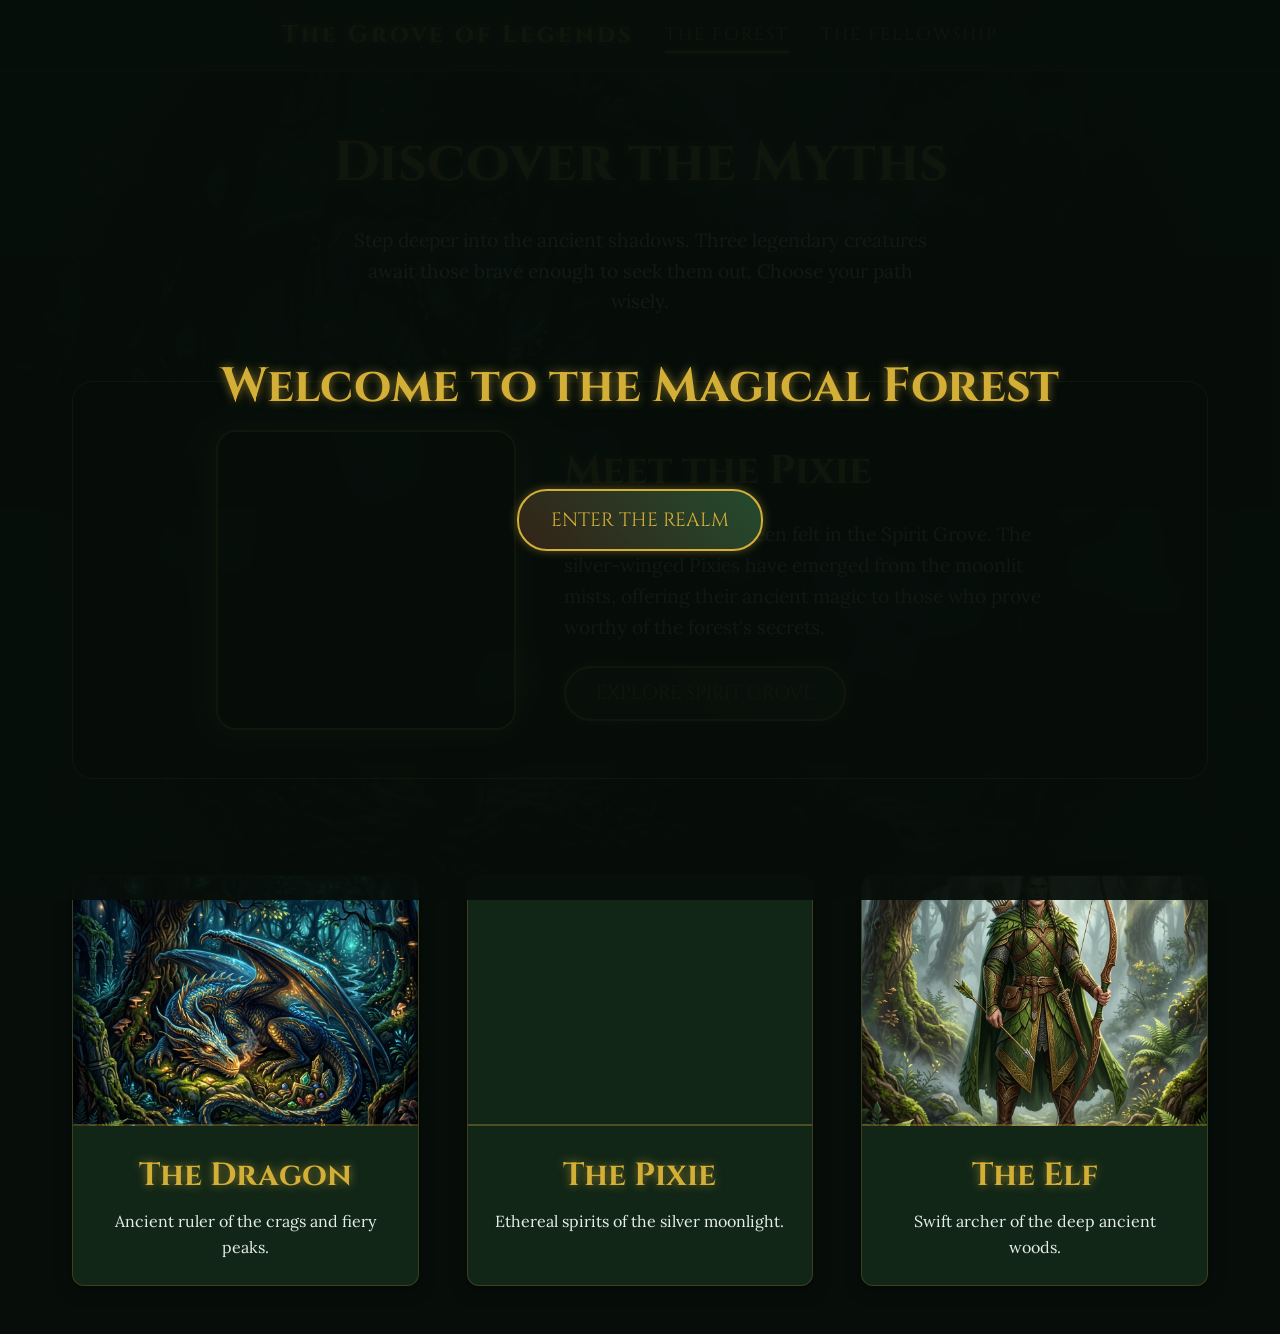
==== index.html @ 3d3b1302 "Update pixie image" ====
<!DOCTYPE html>
<html lang="en">
<head>
    <meta charset="UTF-8">
    <meta name="viewport" content="width=device-width, initial-scale=1.0">
    <title>The Magical Forest - Fantasy Realm</title>
    <meta name="description" content="Explore the dark magical forest and discover mythical fantasy creatures.">
    <link rel="stylesheet" href="css/style.css">
    <style>
        .magical-bg-container {
            background-image: url('images/forest.png');
        }
        
        .enter-forest-overlay {
            position: fixed;
            top: 0; left: 0; width: 100%; height: 100%;
            background: rgba(7, 14, 10, 0.95);
            z-index: 2000;
            display: flex;
            flex-direction: column;
            justify-content: center;
            align-items: center;
            transition: opacity 1s ease;
        }

        .enter-forest-overlay.hidden {
            opacity: 0;
            pointer-events: none;
        }
    </style>
</head>
<body class="page-transition">

    <!-- Pre-interaction overlay for audio playback policy -->
    <div id="enter-overlay" class="enter-forest-overlay">
        <h1 class="cinzel" style="font-size: 3rem; margin-bottom: 2rem; text-align: center;">Welcome to the Magical Forest</h1>
        <button id="enter-btn" class="btn-magic">Enter the Realm</button>
    </div>

    <!-- Background Audio -->
    <audio id="forest-audio" loop>
        <source src="mixkit-forest-walk-607.mp3" type="audio/mpeg">
    </audio>

    <div class="magical-bg-container"></div>
    <div class="overlay"></div>
    <div class="mist"></div>
    <div class="mist slow"></div>
    
    <div id="particles-container"></div>

    <nav>
        <span class="cinzel" style="font-size: 1.5rem; letter-spacing: 3px; color: var(--gold); text-shadow: 0 0 10px var(--gold);">The Grove of Legends</span>
        <a href="index.html" class="active">The Forest</a>
        <a href="team.html">The Fellowship</a>
    </nav>

    <main>
        <header class="hero">
            <h1>Discover the Myths</h1>
            <p>Step deeper into the ancient shadows. Three legendary creatures await those brave enough to seek them out. Choose your path wisely.</p>
        </header>

        <!-- New Featured Spotlight Section -->
        <section class="featured-creature" style="margin-bottom: 4rem; display: flex; align-items: center; justify-content: center; gap: 3rem; background: rgba(0,0,0,0.4); padding: 3rem; border-radius: 20px; border: 1px solid var(--gold); backdrop-filter: blur(10px);">
            <div class="featured-img" style="width: 300px; height: 300px; border-radius: 20px; background-image: url('images/pixie.png'); background-size: cover; background-position: center; border: 2px solid var(--gold); box-shadow: 0 0 30px var(--gold-glow);"></div>
            <div class="featured-text" style="max-width: 500px;">
                <h2 class="cinzel" style="color: var(--gold); font-size: 2.5rem; margin-bottom: 1rem;">Meet the Pixie</h2>
                <p style="font-size: 1.2rem; line-height: 1.6; opacity: 0.9;">A new presence has been felt in the Spirit Grove. The silver-winged Pixies have emerged from the moonlit mists, offering their ancient magic to those who prove worthy of the forest's secrets.</p>
                <a href="pixies/index.html" class="btn-magic" style="display: inline-block; margin-top: 1.5rem; padding: 10px 30px; text-decoration: none;">Explore Spirit Grove</a>
            </div>
        </section>

        <section class="creature-grid">
            <a href="dragon/index.html" class="card">
                <div class="card-img" style="background-image: url('images/dragon.png');"></div>
                <div class="card-content">
                    <h2 class="cinzel">The Dragon</h2>
                    <p>Ancient ruler of the crags and fiery peaks.</p>
                </div>
            </a>
            
            <a href="pixies/index.html" class="card">
                <div class="card-img" style="background-image: url('images/pixie.png');"></div>
                <div class="card-content">
                    <h2 class="cinzel">The Pixie</h2>
                    <p>Ethereal spirits of the silver moonlight.</p>
                </div>
            </a>

            <a href="elf/index.html" class="card">
                <div class="card-img" style="background-image: url('images/elf.png');"></div>
                <div class="card-content">
                    <h2 class="cinzel">The Elf</h2>
                    <p>Swift archer of the deep ancient woods.</p>
                </div>
            </a>
        </section>
    </main>

    <script>
        // Enter Overlay and Audio Logic
        const enterOverlay = document.getElementById('enter-overlay');
        const enterBtn = document.getElementById('enter-btn');
        const forestAudio = document.getElementById('forest-audio');

        enterBtn.addEventListener('click', () => {
            enterOverlay.classList.add('hidden');
            // Try to play audio
            forestAudio.volume = 0.4;
            forestAudio.play().catch(e => console.log("Audio play failed:", e));
            
            // Remove overlay from DOM after transition
            setTimeout(() => {
                enterOverlay.style.display = 'none';
            }, 1000);
        });

        // Generate glowing particles (Fireflies)
        const particlesContainer = document.getElementById('particles-container');
        const numParticles = 40;

        for (let i = 0; i < numParticles; i++) {
            const particle = document.createElement('div');
            particle.classList.add('particle');
            
            // Random positioning
            particle.style.left = Math.random() * 100 + 'vw';
            particle.style.top = Math.random() * 100 + 'vh';
            
            // Random animation delay and duration to make it look organic
            particle.style.animationDelay = (Math.random() * 4) + 's';
            particle.style.animationDuration = (Math.random() * 3 + 2) + 's';
            
            particlesContainer.appendChild(particle);
        }
    </script>
</body>
</html>
---- css/style.css ----
@import url('https://fonts.googleapis.com/css2?family=Cinzel:wght@400;700&family=Lora:ital,wght@0,400;0,700;1,400&display=swap');

:root {
  --bg-dark: #070e0a;
  --forest-green: #112a18;
  --forest-light: #244b2f;
  --wood-brown: #332317;
  --gold: #d4af37;
  --gold-glow: rgba(212, 175, 55, 0.6);
  --text-light: #e6eee8;
  --text-dark: #1a1a1a;
  --nav-bg: rgba(11, 19, 14, 0.85);

  --font-heading: 'Cinzel', serif;
  --font-body: 'Lora', serif;
}

* {
  box-sizing: border-box;
  margin: 0;
  padding: 0;
}

body {
  font-family: var(--font-body);
  background-color: var(--bg-dark);
  color: var(--text-light);
  line-height: 1.6;
  min-height: 100vh;
  display: flex;
  flex-direction: column;
  overflow-x: hidden;
}

h1, h2, h3, .cinzel {
  font-family: var(--font-heading);
  font-weight: 700;
  color: var(--gold);
  text-shadow: 0 0 10px var(--gold-glow);
}

a {
  text-decoration: none;
  color: var(--gold);
  transition: all 0.3s ease;
}

a:hover {
  text-shadow: 0 0 8px var(--gold);
}

/* Global Navigation */
nav {
  position: sticky;
  top: 0;
  width: 100%;
  background: var(--nav-bg);
  backdrop-filter: blur(10px);
  -webkit-backdrop-filter: blur(10px);
  border-bottom: 1px solid rgba(212, 175, 55, 0.3);
  padding: 1rem 2rem;
  z-index: 1000;
  display: flex;
  justify-content: center;
  align-items: center;
  gap: 2rem;
}

nav a {
  font-family: var(--font-heading);
  text-transform: uppercase;
  font-size: 1.1rem;
  letter-spacing: 2px;
  position: relative;
}

nav a::after {
  content: '';
  position: absolute;
  bottom: -4px;
  left: 50%;
  transform: translateX(-50%);
  width: 0;
  height: 2px;
  background-color: var(--gold);
  transition: width 0.3s ease;
  box-shadow: 0 0 5px var(--gold);
}

nav a:hover::after,
nav a.active::after {
  width: 100%;
}

/* Background effects container */
.magical-bg-container {
  position: fixed;
  top: 0;
  left: 0;
  width: 100%;
  height: 100%;
  z-index: -2;
  background-position: center;
  background-size: cover;
  background-repeat: no-repeat;
  filter: brightness(0.4) contrast(1.2);
}

.overlay {
  position: fixed;
  top: 0;
  left: 0;
  width: 100%;
  height: 100%;
  background: radial-gradient(circle at center, transparent 0%, rgba(7, 14, 10, 0.9) 100%);
  z-index: -1;
  pointer-events: none;
}

/* Mist animation */
.mist {
  position: fixed;
  top: 0;
  left: -50%;
  width: 200%;
  height: 100%;
  background: url('https://raw.githubusercontent.com/danielstuart14/CSS_FOG_ANIMATION/master/fog1.png') repeat-x;
  background-size: auto 100%;
  z-index: -1;
  opacity: 0.15;
  animation: drift 60s linear infinite;
  pointer-events: none;
}
.mist.slow {
  background: url('https://raw.githubusercontent.com/danielstuart14/CSS_FOG_ANIMATION/master/fog2.png') repeat-x;
  background-size: auto 100%;
  animation: drift 100s linear infinite;
}

@keyframes drift {
  0% { transform: translateX(0); }
  100% { transform: translateX(50%); }
}

/* Fireflies / particles */
.particle {
  position: absolute;
  width: 4px;
  height: 4px;
  background-color: var(--gold);
  border-radius: 50%;
  box-shadow: 0 0 10px 2px var(--gold-glow);
  animation: float 4s ease-in-out infinite alternate;
  opacity: 0;
}

@keyframes float {
  0% { transform: translateY(0) scale(0.8); opacity: 0.2; }
  50% { opacity: 0.8; }
  100% { transform: translateY(-20px) scale(1.2); opacity: 0; }
}

/* Main Container */
main {
  flex: 1;
  display: flex;
  flex-direction: column;
  padding: 3rem 2rem;
  max-width: 1200px;
  margin: 0 auto;
  width: 100%;
  position: relative;
  z-index: 1;
  animation: fadeIn 1s ease-out;
}

@keyframes fadeIn {
  from { opacity: 0; transform: translateY(20px); }
  to { opacity: 1; transform: translateY(0); }
}

header.hero {
  text-align: center;
  margin-bottom: 4rem;
}

header.hero h1 {
  font-size: 3.5rem;
  margin-bottom: 1rem;
}

header.hero p {
  font-size: 1.2rem;
  color: var(--text-muted);
  max-width: 600px;
  margin: 0 auto;
}

/* Cards (Creatures) */
.creature-grid {
  display: grid;
  grid-template-columns: repeat(auto-fit, minmax(300px, 1fr));
  gap: 3rem;
  margin-top: 2rem;
}

.card {
  background: rgba(36, 75, 47, 0.4);
  border: 1px solid rgba(212, 175, 55, 0.2);
  border-radius: 12px;
  overflow: hidden;
  transition: all 0.4s ease;
  cursor: pointer;
  box-shadow: 0 4px 15px rgba(0,0,0,0.5);
  display: flex;
  flex-direction: column;
  position: relative;
  text-decoration: none;
  color: inherit;
}

.card:hover {
  transform: translateY(-10px) scale(1.02);
  border-color: var(--gold);
  box-shadow: 0 0 30px var(--gold-glow);
}

.card-img {
  width: 100%;
  height: 250px;
  background-size: cover;
  background-position: center;
  border-bottom: 2px solid rgba(212, 175, 55, 0.3);
  transition: all 0.4s ease;
}

.card:hover .card-img {
  filter: brightness(1.2) contrast(1.1);
}

.card-content {
  padding: 1.5rem;
  text-align: center;
}

.card-content h2 {
  font-size: 2rem;
  margin-bottom: 0.5rem;
}

/* Creature Specific Pages */
.creature-header {
  display: flex;
  align-items: center;
  gap: 2rem;
  margin-bottom: 3rem;
}

.creature-header img {
  width: 200px;
  height: 200px;
  border-radius: 50%;
  object-fit: cover;
  border: 3px solid var(--gold);
  box-shadow: 0 0 20px var(--gold-glow);
}

.content-box {
  background: rgba(17, 42, 24, 0.7);
  border: 1px solid rgba(212, 175, 55, 0.3);
  padding: 2.5rem;
  border-radius: 12px;
  box-shadow: inset 0 0 20px rgba(0,0,0,0.5);
  backdrop-filter: blur(5px);
  margin-bottom: 2rem;
}

.content-box p {
  margin-bottom: 1.5rem;
  font-size: 1.1rem;
}

/* Mini-games */
.game-container {
  text-align: center;
  padding: 3rem;
  min-height: 400px;
  display: flex;
  flex-direction: column;
  align-items: center;
  justify-content: center;
}

.btn-magic {
  background: linear-gradient(45deg, var(--wood-brown), var(--forest-light));
  border: 2px solid var(--gold);
  color: var(--gold);
  font-family: var(--font-heading);
  font-size: 1.2rem;
  padding: 1rem 2rem;
  border-radius: 30px;
  cursor: pointer;
  transition: all 0.3s ease;
  box-shadow: 0 0 10px rgba(212, 175, 55, 0.4);
  text-transform: uppercase;
  margin-top: 2rem;
}

.btn-magic:hover {
  background: linear-gradient(45deg, var(--forest-light), var(--wood-brown));
  box-shadow: 0 0 20px var(--gold-glow);
  transform: scale(1.05);
  color: #fff;
}

.audio-btn {
  position: fixed;
  bottom: 2rem;
  right: 2rem;
  background: rgba(11, 19, 14, 0.8);
  border: 1px solid var(--gold);
  color: var(--gold);
  width: 50px;
  height: 50px;
  border-radius: 50%;
  display: flex;
  justify-content: center;
  align-items: center;
  cursor: pointer;
  z-index: 1000;
  transition: all 0.3s ease;
}

.audio-btn:hover {
  box-shadow: 0 0 15px var(--gold-glow);
  transform: scale(1.1);
}

/* Page transitions overlay wrapper */
.page-transition {
  animation: pageFade 0.6s ease-in-out;
}

@keyframes pageFade {
  0% { opacity: 0; filter: blur(5px); }
  100% { opacity: 1; filter: blur(0); }
}

/* Mobile Responsiveness */
@media (max-width: 768px) {
  nav {
    flex-wrap: wrap;
    gap: 1rem;
    padding: 1rem;
  }
  .creature-header {
    flex-direction: column;
    text-align: center;
  }
  header.hero h1 {
    font-size: 2.5rem;
  }
}

/* Fellowship Team Cards */
.fellowship-grid {
  display: grid;
  grid-template-columns: repeat(auto-fit, minmax(250px, 1fr));
  gap: 2rem;
  margin-top: 2rem;
}

.fellowship-card {
  background: rgba(17, 42, 24, 0.8);
  border: 2px solid var(--wood-brown);
  border-radius: 10px;
  padding: 1.5rem;
  text-align: center;
  position: relative;
  overflow: hidden;
  box-shadow: 0 5px 15px rgba(0,0,0,0.6);
  transition: all 0.4s ease;
}

.fellowship-card:hover {
  transform: translateY(-5px);
  border-color: var(--gold);
  box-shadow: 0 0 20px var(--gold-glow);
}

.avatar-wrapper {
  width: 120px;
  height: 120px;
  margin: 0 auto 1rem;
  border-radius: 50%;
  border: 3px dashed var(--gold);
  display: flex;
  justify-content: center;
  align-items: center;
  background: rgba(0,0,0,0.4);
  font-size: 2.5rem;
  color: var(--text-muted);
}

.fellowship-card h3 {
  font-size: 1.5rem;
  margin-bottom: 0.2rem;
  color: var(--gold);
}

.fellowship-card .role {
  font-size: 0.9rem;
  color: #a4d4b4;
  text-transform: uppercase;
  letter-spacing: 1px;
  margin-bottom: 1.5rem;
}

.btn-portfolio {
  display: inline-block;
  background: var(--nav-bg);
  border: 1px solid var(--gold);
  color: var(--text-light);
  padding: 0.5rem 1rem;
  border-radius: 20px;
  text-decoration: none;
  font-family: var(--font-heading);
  font-size: 0.9rem;
  transition: all 0.3s ease;
}

.btn-portfolio:hover {
  background: var(--gold);
  color: var(--bg-dark);
  box-shadow: 0 0 10px var(--gold-glow);
}
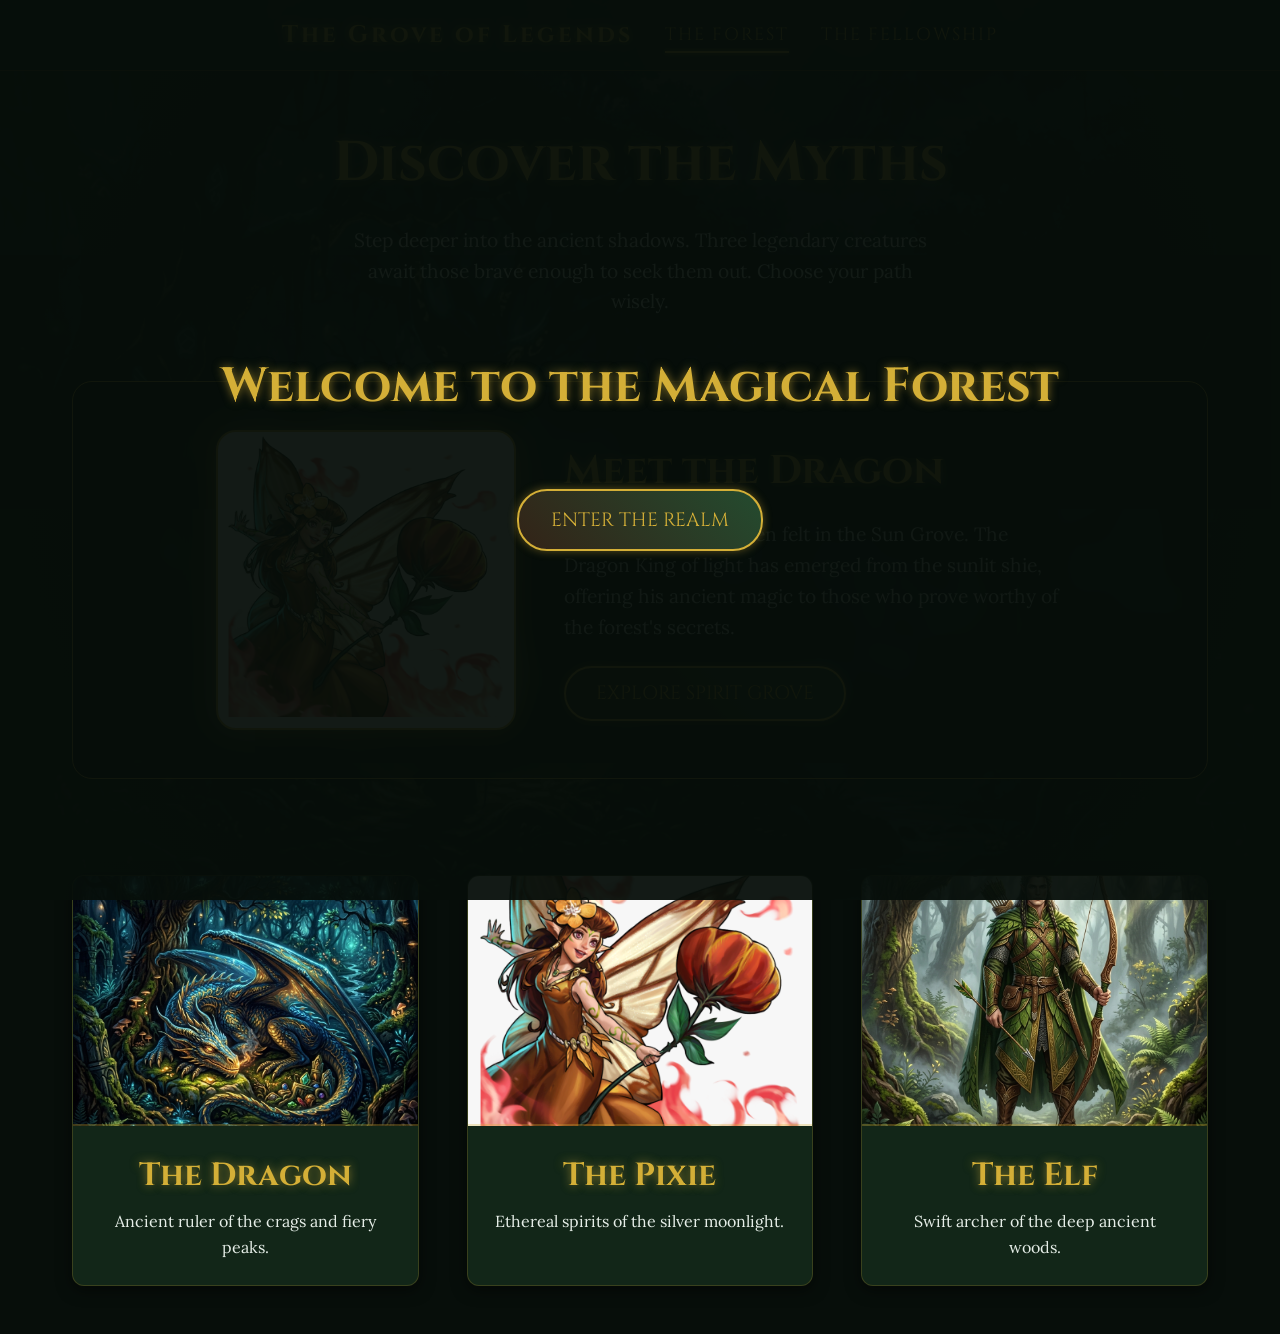
==== commit bd452c30: "Update index.html" ====
--- a/index.html
+++ b/index.html
@@ -65,8 +65,8 @@
         <section class="featured-creature" style="margin-bottom: 4rem; display: flex; align-items: center; justify-content: center; gap: 3rem; background: rgba(0,0,0,0.4); padding: 3rem; border-radius: 20px; border: 1px solid var(--gold); backdrop-filter: blur(10px);">
             <div class="featured-img" style="width: 300px; height: 300px; border-radius: 20px; background-image: url('images/pixie.png'); background-size: cover; background-position: center; border: 2px solid var(--gold); box-shadow: 0 0 30px var(--gold-glow);"></div>
             <div class="featured-text" style="max-width: 500px;">
-                <h2 class="cinzel" style="color: var(--gold); font-size: 2.5rem; margin-bottom: 1rem;">Meet the Pixie</h2>
-                <p style="font-size: 1.2rem; line-height: 1.6; opacity: 0.9;">A new presence has been felt in the Spirit Grove. The silver-winged Pixies have emerged from the moonlit mists, offering their ancient magic to those who prove worthy of the forest's secrets.</p>
+                <h2 class="cinzel" style="color: var(--gold); font-size: 2.5rem; margin-bottom: 1rem;">Meet the Dragon</h2>
+                <p style="font-size: 1.2rem; line-height: 1.6; opacity: 0.9;">A old presence has been felt in the Sun Grove. The Dragon King of light has emerged from the sunlit shie, offering his ancient magic to those who prove worthy of the forest's secrets.</p>
                 <a href="pixies/index.html" class="btn-magic" style="display: inline-block; margin-top: 1.5rem; padding: 10px 30px; text-decoration: none;">Explore Spirit Grove</a>
             </div>
         </section>
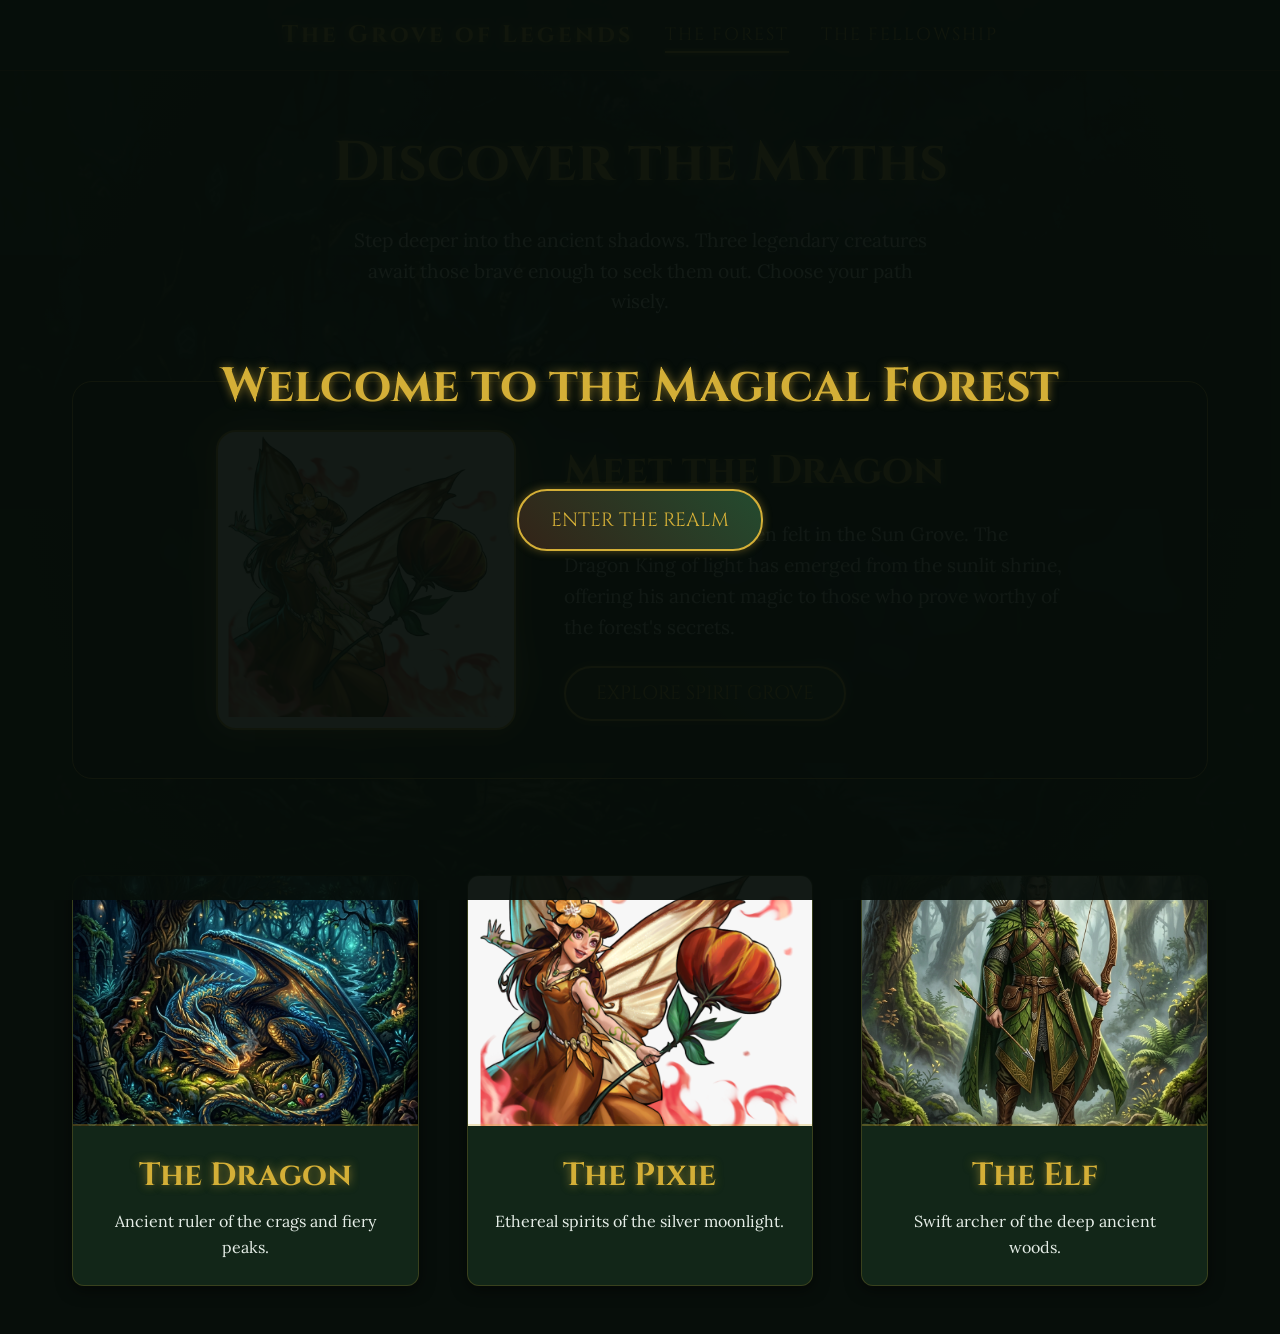
==== commit 8efe255c: "Update index.html" ====
--- a/index.html
+++ b/index.html
@@ -66,8 +66,8 @@
             <div class="featured-img" style="width: 300px; height: 300px; border-radius: 20px; background-image: url('images/pixie.png'); background-size: cover; background-position: center; border: 2px solid var(--gold); box-shadow: 0 0 30px var(--gold-glow);"></div>
             <div class="featured-text" style="max-width: 500px;">
                 <h2 class="cinzel" style="color: var(--gold); font-size: 2.5rem; margin-bottom: 1rem;">Meet the Dragon</h2>
-                <p style="font-size: 1.2rem; line-height: 1.6; opacity: 0.9;">A old presence has been felt in the Sun Grove. The Dragon King of light has emerged from the sunlit shie, offering his ancient magic to those who prove worthy of the forest's secrets.</p>
-                <a href="pixies/index.html" class="btn-magic" style="display: inline-block; margin-top: 1.5rem; padding: 10px 30px; text-decoration: none;">Explore Spirit Grove</a>
+                <p style="font-size: 1.2rem; line-height: 1.6; opacity: 0.9;">A old presence has been felt in the Sun Grove. The Dragon King of light has emerged from the sunlit shrine, offering his ancient magic to those who prove worthy of the forest's secrets.</p>
+                <a href="dragon/index.html" class="btn-magic" style="display: inline-block; margin-top: 1.5rem; padding: 10px 30px; text-decoration: none;">Explore Spirit Grove</a>
             </div>
         </section>
 
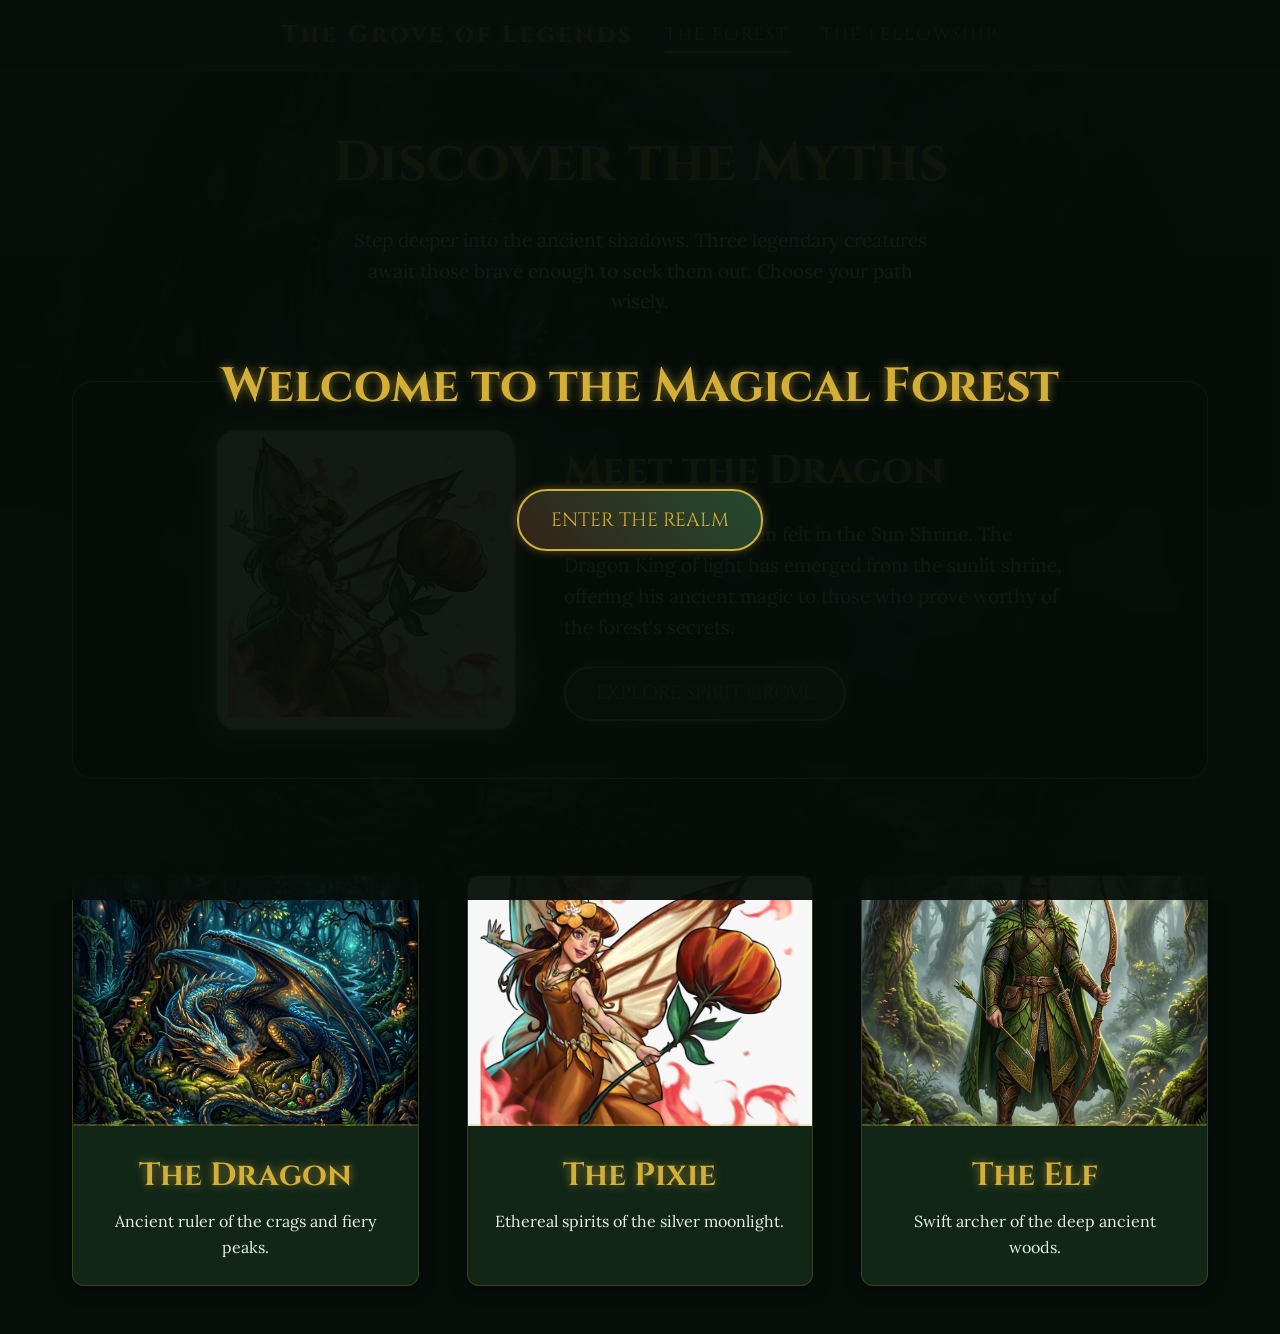
==== commit caf62a4e: "Update index.html" ====
--- a/index.html
+++ b/index.html
@@ -66,7 +66,7 @@
             <div class="featured-img" style="width: 300px; height: 300px; border-radius: 20px; background-image: url('images/pixie.png'); background-size: cover; background-position: center; border: 2px solid var(--gold); box-shadow: 0 0 30px var(--gold-glow);"></div>
             <div class="featured-text" style="max-width: 500px;">
                 <h2 class="cinzel" style="color: var(--gold); font-size: 2.5rem; margin-bottom: 1rem;">Meet the Dragon</h2>
-                <p style="font-size: 1.2rem; line-height: 1.6; opacity: 0.9;">A old presence has been felt in the Sun Grove. The Dragon King of light has emerged from the sunlit shrine, offering his ancient magic to those who prove worthy of the forest's secrets.</p>
+                <p style="font-size: 1.2rem; line-height: 1.6; opacity: 0.9;">A old presence has been felt in the Sun Shrine. The Dragon King of light has emerged from the sunlit shrine, offering his ancient magic to those who prove worthy of the forest's secrets.</p>
                 <a href="dragon/index.html" class="btn-magic" style="display: inline-block; margin-top: 1.5rem; padding: 10px 30px; text-decoration: none;">Explore Spirit Grove</a>
             </div>
         </section>
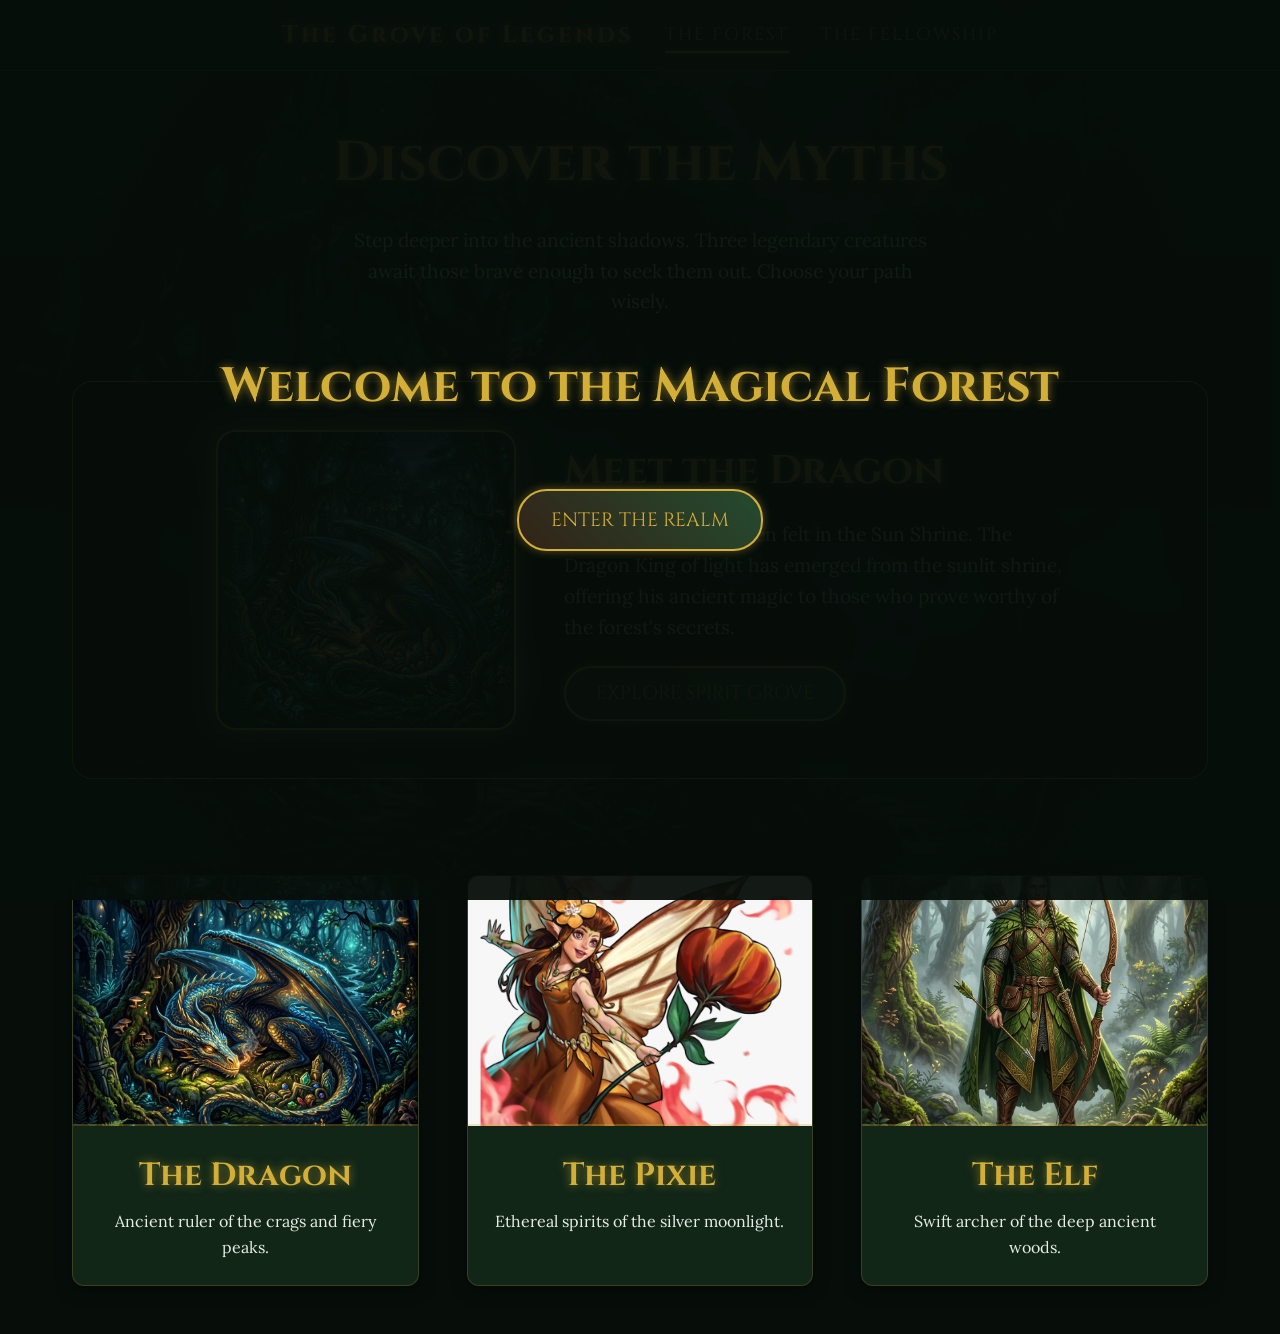
==== commit 999196e4: "Update index.html" ====
--- a/index.html
+++ b/index.html
@@ -63,7 +63,7 @@
 
         <!-- New Featured Spotlight Section -->
         <section class="featured-creature" style="margin-bottom: 4rem; display: flex; align-items: center; justify-content: center; gap: 3rem; background: rgba(0,0,0,0.4); padding: 3rem; border-radius: 20px; border: 1px solid var(--gold); backdrop-filter: blur(10px);">
-            <div class="featured-img" style="width: 300px; height: 300px; border-radius: 20px; background-image: url('images/pixie.png'); background-size: cover; background-position: center; border: 2px solid var(--gold); box-shadow: 0 0 30px var(--gold-glow);"></div>
+            <div class="featured-img" style="width: 300px; height: 300px; border-radius: 20px; background-image: url('images/dragon.png'); background-size: cover; background-position: center; border: 2px solid var(--gold); box-shadow: 0 0 30px var(--gold-glow);"></div>
             <div class="featured-text" style="max-width: 500px;">
                 <h2 class="cinzel" style="color: var(--gold); font-size: 2.5rem; margin-bottom: 1rem;">Meet the Dragon</h2>
                 <p style="font-size: 1.2rem; line-height: 1.6; opacity: 0.9;">A old presence has been felt in the Sun Shrine. The Dragon King of light has emerged from the sunlit shrine, offering his ancient magic to those who prove worthy of the forest's secrets.</p>
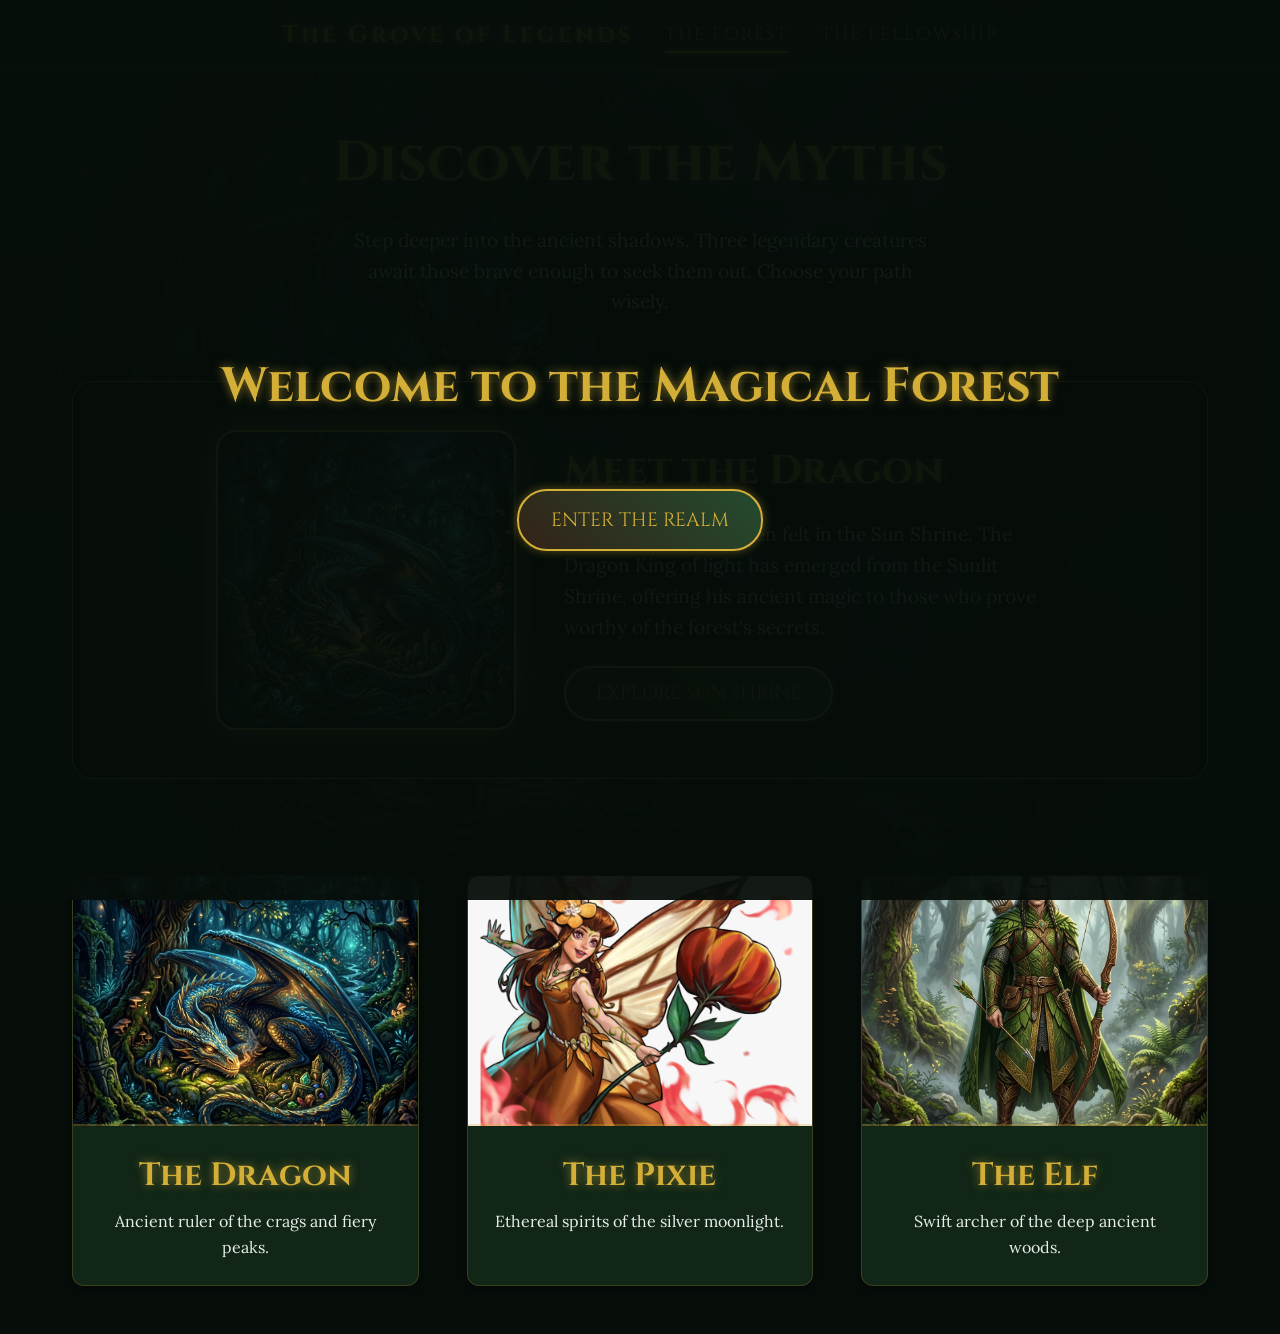
==== commit 04321c82: "Update index.html" ====
--- a/index.html
+++ b/index.html
@@ -66,8 +66,8 @@
             <div class="featured-img" style="width: 300px; height: 300px; border-radius: 20px; background-image: url('images/dragon.png'); background-size: cover; background-position: center; border: 2px solid var(--gold); box-shadow: 0 0 30px var(--gold-glow);"></div>
             <div class="featured-text" style="max-width: 500px;">
                 <h2 class="cinzel" style="color: var(--gold); font-size: 2.5rem; margin-bottom: 1rem;">Meet the Dragon</h2>
-                <p style="font-size: 1.2rem; line-height: 1.6; opacity: 0.9;">A old presence has been felt in the Sun Shrine. The Dragon King of light has emerged from the sunlit shrine, offering his ancient magic to those who prove worthy of the forest's secrets.</p>
-                <a href="dragon/index.html" class="btn-magic" style="display: inline-block; margin-top: 1.5rem; padding: 10px 30px; text-decoration: none;">Explore Spirit Grove</a>
+                <p style="font-size: 1.2rem; line-height: 1.6; opacity: 0.9;">A old presence has been felt in the Sun Shrine. The Dragon King of light has emerged from the Sunlit Shrine, offering his ancient magic to those who prove worthy of the forest's secrets.</p>
+                <a href="dragon/index.html" class="btn-magic" style="display: inline-block; margin-top: 1.5rem; padding: 10px 30px; text-decoration: none;">Explore Sun Shrine</a>
             </div>
         </section>
 
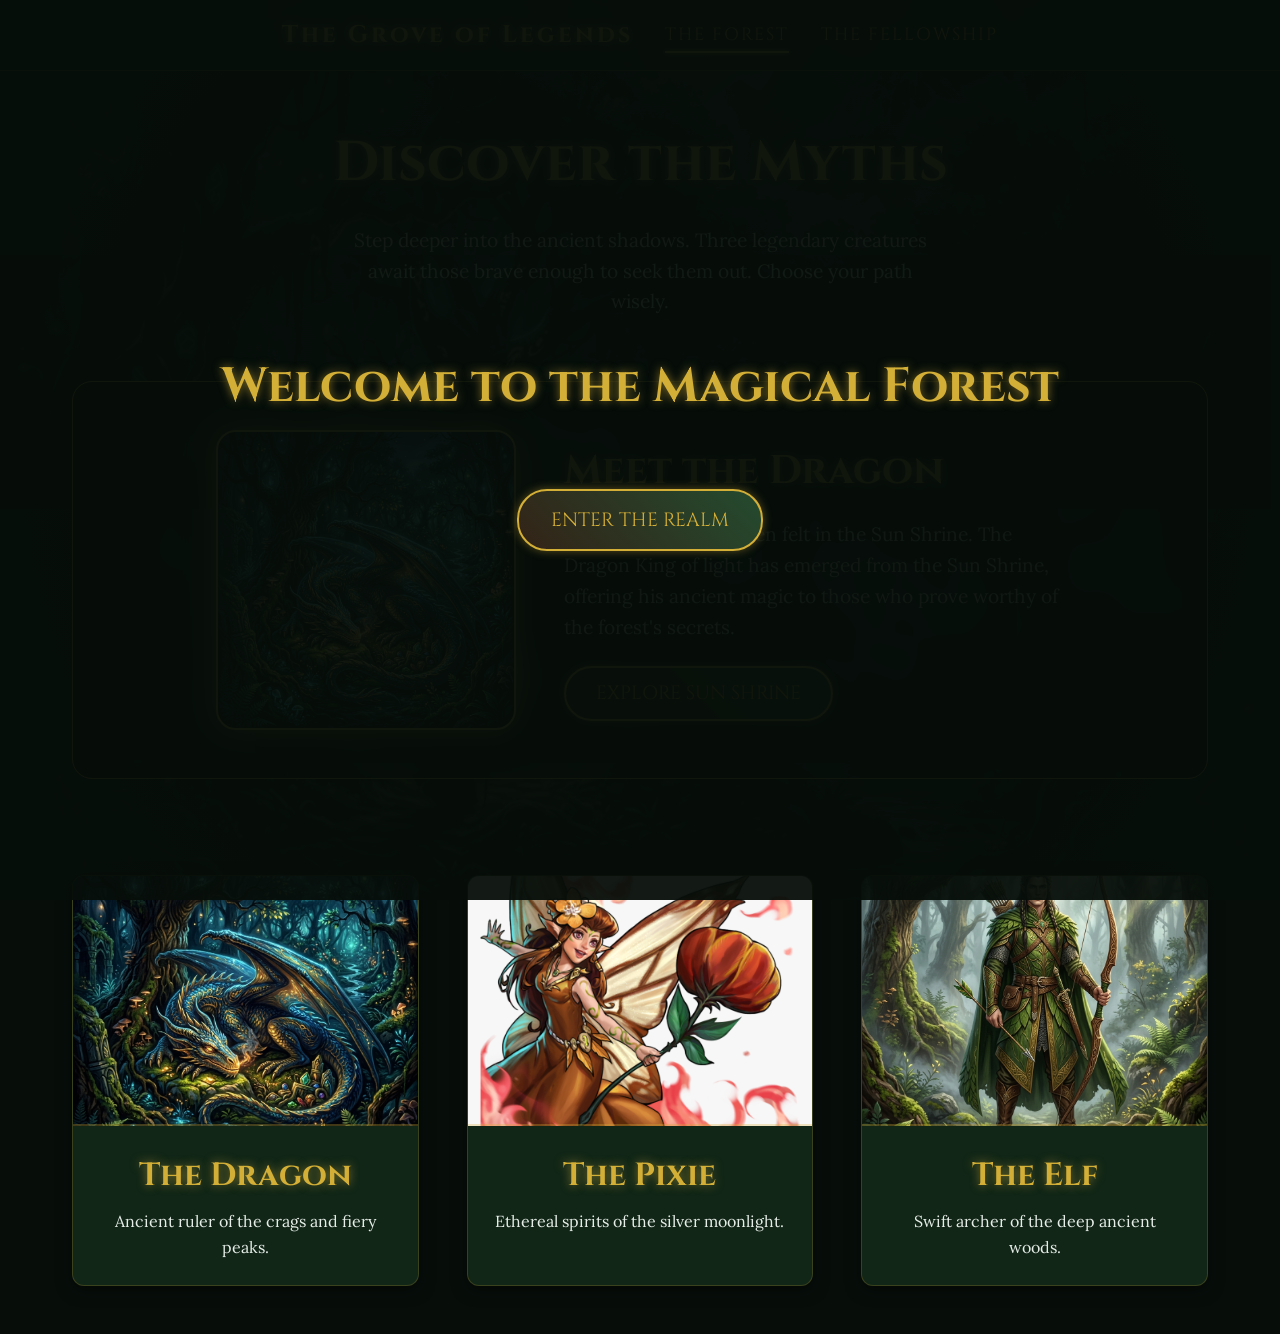
==== commit 6c8fdb38: "Update index.html" ====
--- a/index.html
+++ b/index.html
@@ -66,7 +66,7 @@
             <div class="featured-img" style="width: 300px; height: 300px; border-radius: 20px; background-image: url('images/dragon.png'); background-size: cover; background-position: center; border: 2px solid var(--gold); box-shadow: 0 0 30px var(--gold-glow);"></div>
             <div class="featured-text" style="max-width: 500px;">
                 <h2 class="cinzel" style="color: var(--gold); font-size: 2.5rem; margin-bottom: 1rem;">Meet the Dragon</h2>
-                <p style="font-size: 1.2rem; line-height: 1.6; opacity: 0.9;">A old presence has been felt in the Sun Shrine. The Dragon King of light has emerged from the Sunlit Shrine, offering his ancient magic to those who prove worthy of the forest's secrets.</p>
+                <p style="font-size: 1.2rem; line-height: 1.6; opacity: 0.9;">A old presence has been felt in the Sun Shrine. The Dragon King of light has emerged from the Sun Shrine, offering his ancient magic to those who prove worthy of the forest's secrets.</p>
                 <a href="dragon/index.html" class="btn-magic" style="display: inline-block; margin-top: 1.5rem; padding: 10px 30px; text-decoration: none;">Explore Sun Shrine</a>
             </div>
         </section>
